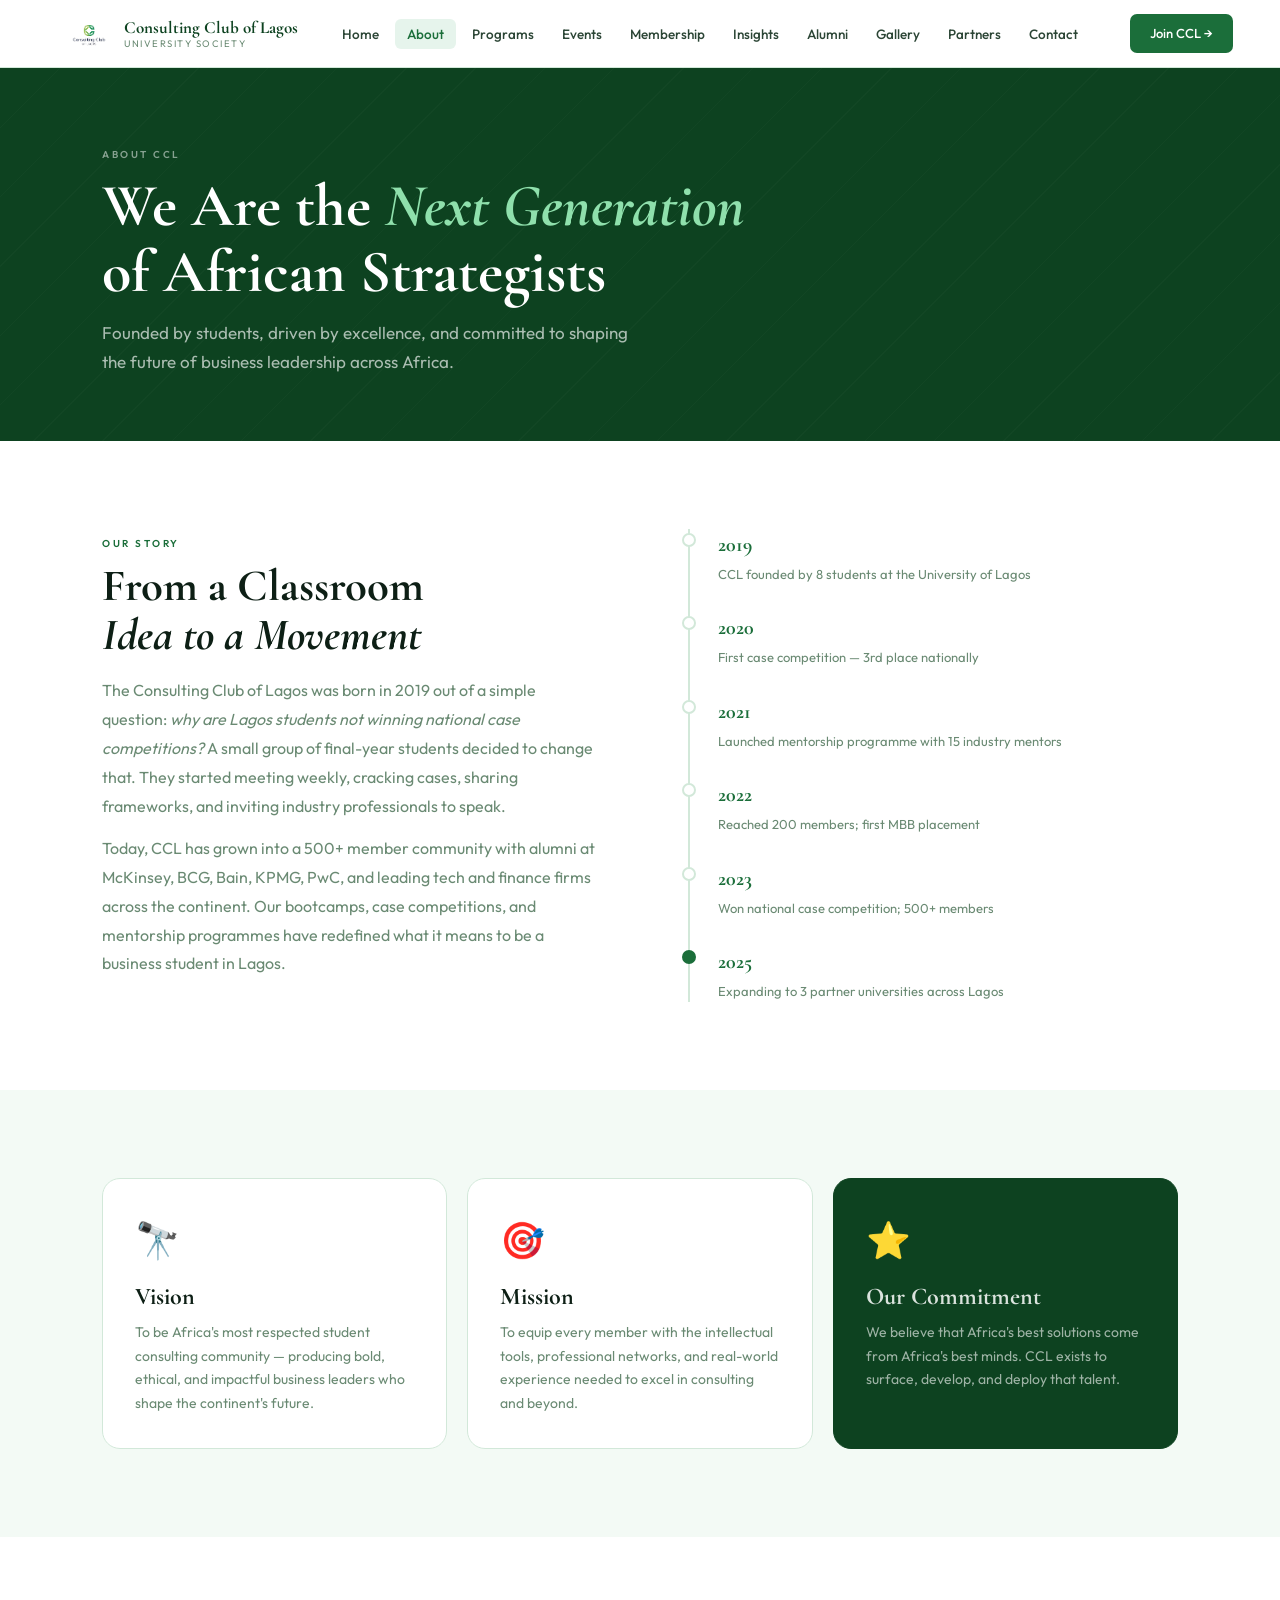
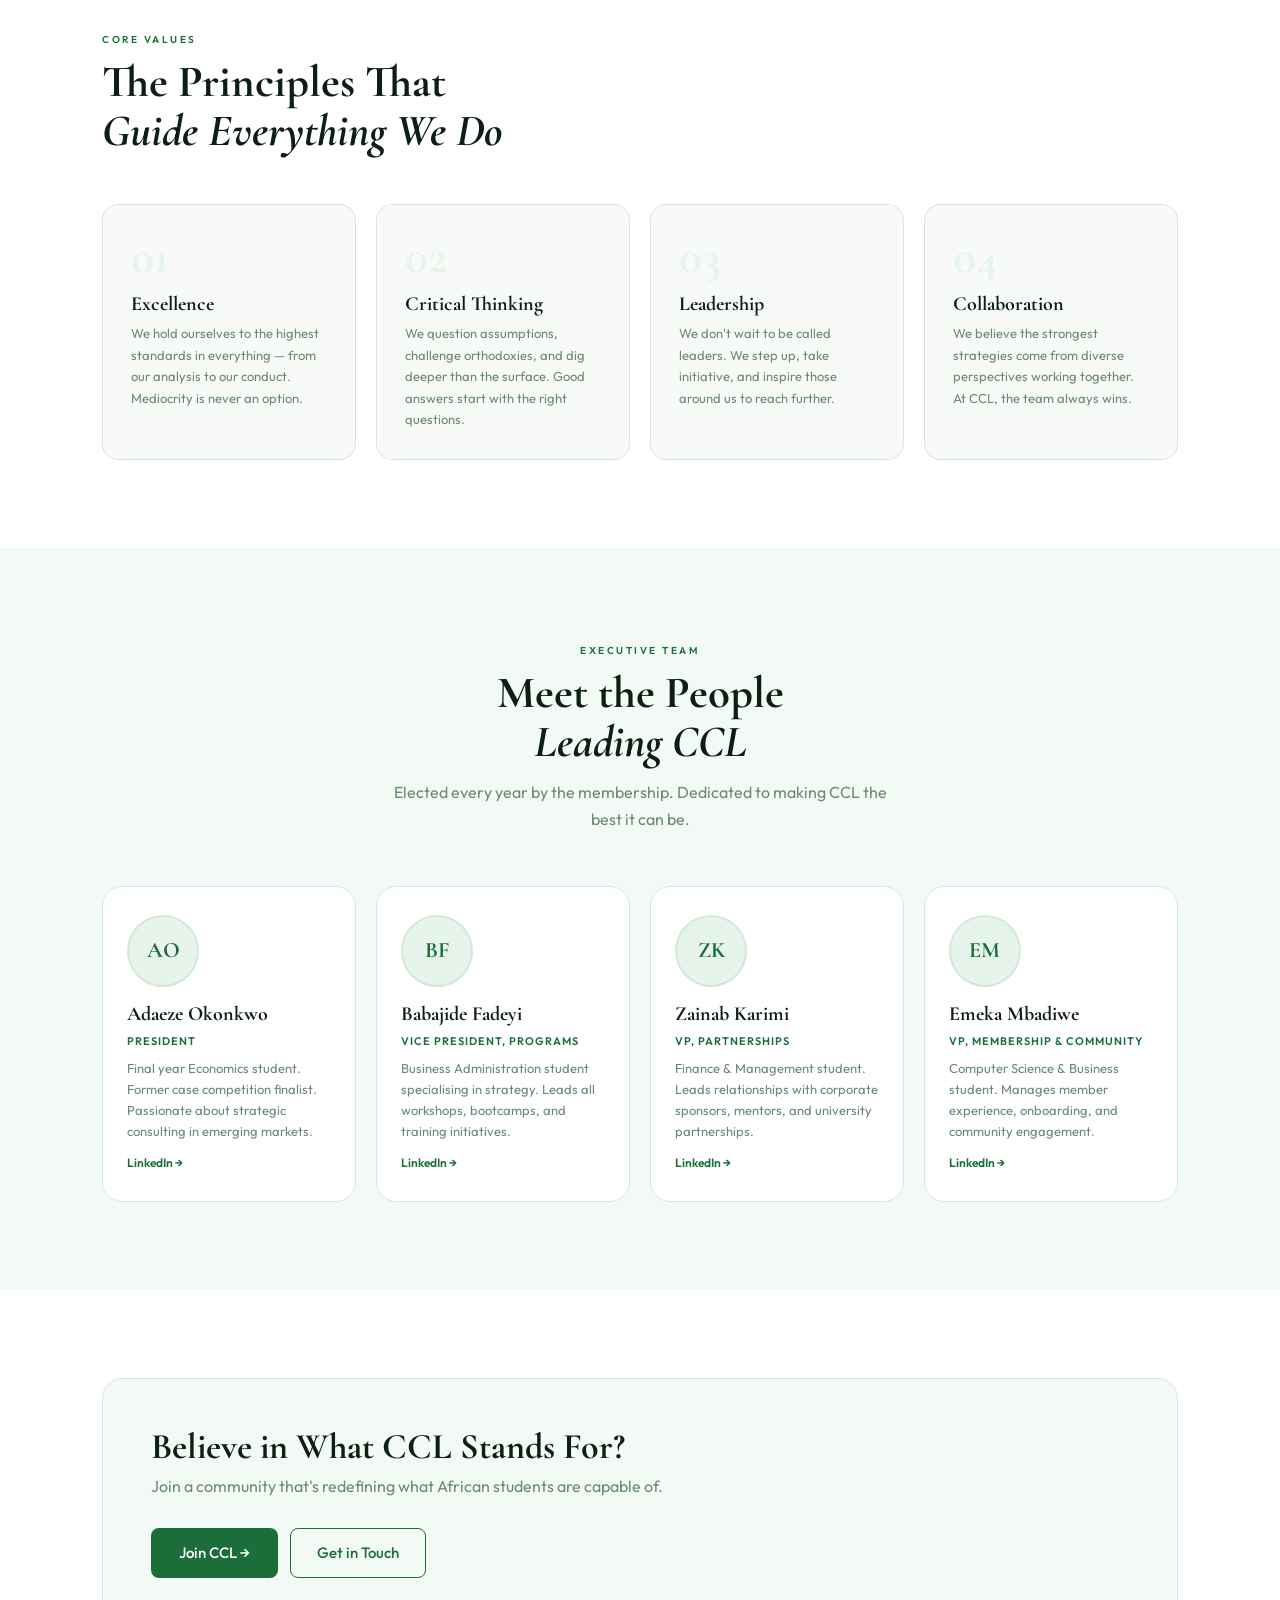
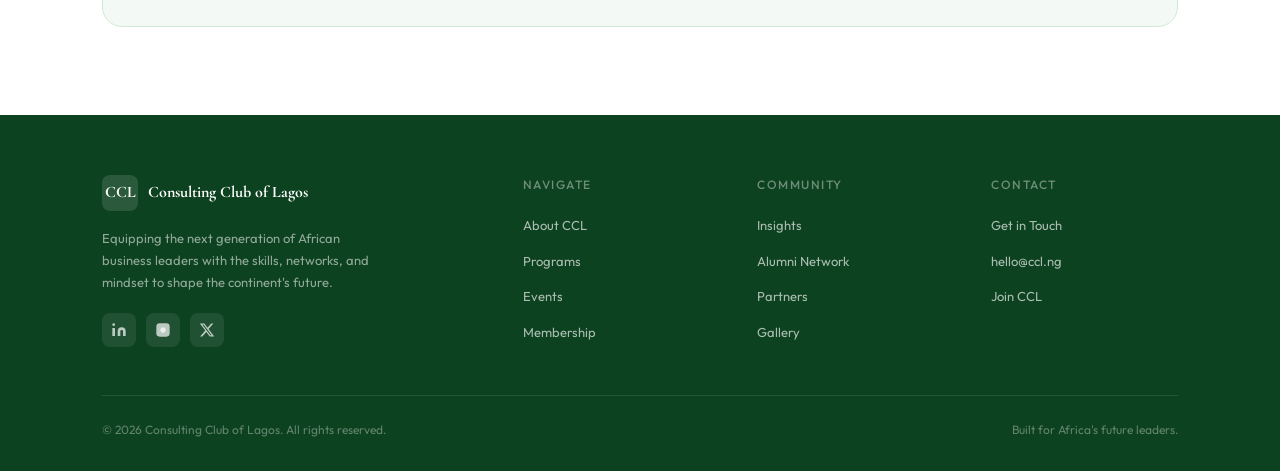
==== about.html @ 68ab82ae "Initial commit" ====
<!DOCTYPE html>
<html lang="en">
<head>
  <meta charset="UTF-8">
  <meta name="viewport" content="width=device-width, initial-scale=1.0">
  <title>About — Consulting Club of Lagos</title>
  <link rel="stylesheet" href="shared.css">
  <link rel="stylesheet" href="inner.css">
</head>
<body>

<div class="page-hero">
  <div class="page-hero-inner">
    <span class="tag">About CCL</span>
    <h1>We Are the <em>Next Generation</em><br>of African Strategists</h1>
    <p>Founded by students, driven by excellence, and committed to shaping the future of business leadership across Africa.</p>
  </div>
</div>

<!-- STORY -->
<section class="sec">
  <div class="about-story">
    <div class="story-text">
      <span class="tag anim">Our Story</span>
      <h2 class="section-title anim" data-delay="0.05">From a Classroom<br><em>Idea to a Movement</em></h2>
      <p class="anim" data-delay="0.1" style="color:var(--ink-muted);line-height:1.8;margin-top:16px;font-size:16px;">
        The Consulting Club of Lagos was born in 2019 out of a simple question: <em>why are Lagos students not winning national case competitions?</em> A small group of final-year students decided to change that. They started meeting weekly, cracking cases, sharing frameworks, and inviting industry professionals to speak.
      </p>
      <p class="anim" data-delay="0.15" style="color:var(--ink-muted);line-height:1.8;margin-top:14px;font-size:16px;">
        Today, CCL has grown into a 500+ member community with alumni at McKinsey, BCG, Bain, KPMG, PwC, and leading tech and finance firms across the continent. Our bootcamps, case competitions, and mentorship programmes have redefined what it means to be a business student in Lagos.
      </p>
    </div>
    <div class="story-timeline anim" data-delay="0.1">
      <div class="tl-item">
        <div class="tl-dot"></div>
        <div class="tl-year">2019</div>
        <div class="tl-text">CCL founded by 8 students at the University of Lagos</div>
      </div>
      <div class="tl-item">
        <div class="tl-dot"></div>
        <div class="tl-year">2020</div>
        <div class="tl-text">First case competition — 3rd place nationally</div>
      </div>
      <div class="tl-item">
        <div class="tl-dot"></div>
        <div class="tl-year">2021</div>
        <div class="tl-text">Launched mentorship programme with 15 industry mentors</div>
      </div>
      <div class="tl-item">
        <div class="tl-dot"></div>
        <div class="tl-year">2022</div>
        <div class="tl-text">Reached 200 members; first MBB placement</div>
      </div>
      <div class="tl-item">
        <div class="tl-dot"></div>
        <div class="tl-year">2023</div>
        <div class="tl-text">Won national case competition; 500+ members</div>
      </div>
      <div class="tl-item active">
        <div class="tl-dot"></div>
        <div class="tl-year">2025</div>
        <div class="tl-text">Expanding to 3 partner universities across Lagos</div>
      </div>
    </div>
  </div>
</section>

<!-- VISION MISSION -->
<section class="sec-alt">
  <div class="vm-grid">
    <div class="vm-card anim" data-delay="0">
      <div class="vm-icon">🔭</div>
      <h3>Vision</h3>
      <p>To be Africa's most respected student consulting community — producing bold, ethical, and impactful business leaders who shape the continent's future.</p>
    </div>
    <div class="vm-card anim" data-delay="0.08">
      <div class="vm-icon">🎯</div>
      <h3>Mission</h3>
      <p>To equip every member with the intellectual tools, professional networks, and real-world experience needed to excel in consulting and beyond.</p>
    </div>
    <div class="vm-card dark anim" data-delay="0.16">
      <div class="vm-icon">⭐</div>
      <h3>Our Commitment</h3>
      <p>We believe that Africa's best solutions come from Africa's best minds. CCL exists to surface, develop, and deploy that talent.</p>
    </div>
  </div>
</section>

<!-- VALUES -->
<section class="sec">
  <div class="sec-header anim" style="text-align:left;margin:0 0 48px;">
    <span class="tag">Core Values</span>
    <h2 class="section-title">The Principles That<br><em>Guide Everything We Do</em></h2>
  </div>
  <div class="values-grid">
    <div class="val-card anim" data-delay="0">
      <div class="val-num">01</div>
      <h3>Excellence</h3>
      <p>We hold ourselves to the highest standards in everything — from our analysis to our conduct. Mediocrity is never an option.</p>
    </div>
    <div class="val-card anim" data-delay="0.07">
      <div class="val-num">02</div>
      <h3>Critical Thinking</h3>
      <p>We question assumptions, challenge orthodoxies, and dig deeper than the surface. Good answers start with the right questions.</p>
    </div>
    <div class="val-card anim" data-delay="0.14">
      <div class="val-num">03</div>
      <h3>Leadership</h3>
      <p>We don't wait to be called leaders. We step up, take initiative, and inspire those around us to reach further.</p>
    </div>
    <div class="val-card anim" data-delay="0.21">
      <div class="val-num">04</div>
      <h3>Collaboration</h3>
      <p>We believe the strongest strategies come from diverse perspectives working together. At CCL, the team always wins.</p>
    </div>
  </div>
</section>

<!-- TEAM -->
<section class="sec-alt">
  <div class="sec-header anim">
    <span class="tag">Executive Team</span>
    <h2 class="section-title">Meet the People<br><em>Leading CCL</em></h2>
    <p class="section-sub">Elected every year by the membership. Dedicated to making CCL the best it can be.</p>
  </div>
  <div class="team-grid">
    <div class="team-card anim" data-delay="0">
      <div class="team-photo">
        <div class="team-initials">AO</div>
      </div>
      <h3>Adaeze Okonkwo</h3>
      <div class="team-role">President</div>
      <p>Final year Economics student. Former case competition finalist. Passionate about strategic consulting in emerging markets.</p>
      <a href="#" class="team-linkedin">LinkedIn →</a>
    </div>
    <div class="team-card anim" data-delay="0.07">
      <div class="team-photo">
        <div class="team-initials">BF</div>
      </div>
      <h3>Babajide Fadeyi</h3>
      <div class="team-role">Vice President, Programs</div>
      <p>Business Administration student specialising in strategy. Leads all workshops, bootcamps, and training initiatives.</p>
      <a href="#" class="team-linkedin">LinkedIn →</a>
    </div>
    <div class="team-card anim" data-delay="0.14">
      <div class="team-photo">
        <div class="team-initials">ZK</div>
      </div>
      <h3>Zainab Karimi</h3>
      <div class="team-role">VP, Partnerships</div>
      <p>Finance & Management student. Leads relationships with corporate sponsors, mentors, and university partnerships.</p>
      <a href="#" class="team-linkedin">LinkedIn →</a>
    </div>
    <div class="team-card anim" data-delay="0.21">
      <div class="team-photo">
        <div class="team-initials">EM</div>
      </div>
      <h3>Emeka Mbadiwe</h3>
      <div class="team-role">VP, Membership & Community</div>
      <p>Computer Science & Business student. Manages member experience, onboarding, and community engagement.</p>
      <a href="#" class="team-linkedin">LinkedIn →</a>
    </div>
  </div>
</section>

<section class="sec">
  <div class="join-cta anim">
    <h2>Believe in What CCL Stands For?</h2>
    <p>Join a community that's redefining what African students are capable of.</p>
    <div style="display:flex;gap:12px;flex-wrap:wrap;margin-top:28px;">
      <a href="membership.html" class="btn btn-green">Join CCL →</a>
      <a href="contact.html" class="btn btn-outline">Get in Touch</a>
    </div>
  </div>
</section>

<script src="nav.js"></script>
</body>
</html>
---- shared.css ----
/* ============================================
   CCL — Consulting Club of Lagos
   shared.css — Global Styles
   ============================================ */

@import url('https://fonts.googleapis.com/css2?family=Cormorant+Garamond:ital,wght@0,400;0,600;0,700;1,400;1,600&family=Outfit:wght@300;400;500;600&display=swap');

*, *::before, *::after { margin: 0; padding: 0; box-sizing: border-box; }

:root {
  --green:        #1B6E3A;
  --green-dark:   #0D4220;
  --green-mid:    #2E9455;
  --green-light:  #E6F4EC;
  --green-pale:   #F3FAF5;
  --gold:         #C9A84C;
  --gold-light:   #F7EDD4;
  --white:        #FFFFFF;
  --off-white:    #F8FAF8;
  --ink:          #0D1F15;
  --ink-mid:      #2B4535;
  --ink-muted:    #6A8A73;
  --border:       #D2E8D9;
  --border-dark:  #AECFB8;
  --radius:       12px;
  --radius-lg:    20px;
  --nav-h:        68px;
}

html { scroll-behavior: smooth; }

body {
  font-family: 'Outfit', sans-serif;
  background: var(--white);
  color: var(--ink);
  overflow-x: hidden;
  line-height: 1.6;
}

img {
   max-width: 100%; 
   display: block; 
   background-color: none;
   /* border: 10px solid rgb(228, 252, 16); */
  }
a  { color: inherit; text-decoration: none; }

/* ─── TYPOGRAPHY ─── */
.display { font-family: 'Cormorant Garamond', serif; }

h1,h2,h3 { font-family: 'Cormorant Garamond', serif; line-height: 1.1; }

/* ─── SHARED UTILITY ─── */
.tag {
  display: inline-block;
  font-size: 10px; letter-spacing: 2.5px; text-transform: uppercase;
  font-weight: 600; color: var(--green); margin-bottom: 10px;
}

.section-title {
  font-size: clamp(30px, 3.5vw, 48px);
  font-weight: 700; color: var(--ink);
}

.section-sub {
  font-size: 16px; color: var(--ink-muted);
  max-width: 520px; line-height: 1.7; margin-top: 12px;
}

/* ─── BUTTONS ─── */
.btn {
  display: inline-flex; align-items: center; gap: 7px;
  font-family: 'Outfit', sans-serif; font-weight: 500;
  border: none; cursor: pointer; transition: all 0.2s; text-decoration: none;
}

.btn-green {
  background: var(--green); color: #fff;
  padding: 13px 28px; border-radius: 8px; font-size: 15px;
}
.btn-green:hover { background: var(--green-dark); transform: translateY(-1px); }

.btn-outline {
  background: transparent; color: var(--green);
  padding: 12px 26px; border-radius: 8px; font-size: 15px;
  border: 1.5px solid var(--green);
}
.btn-outline:hover { background: var(--green-light); }

.btn-gold {
  background: var(--gold); color: var(--ink);
  padding: 13px 28px; border-radius: 8px; font-size: 15px;
}
.btn-gold:hover { background: #b8942f; color: #fff; transform: translateY(-1px); }

.btn-white {
  background: #fff; color: var(--green-dark);
  padding: 13px 28px; border-radius: 8px; font-size: 15px; font-weight: 600;
}
.btn-white:hover { opacity: 0.9; transform: translateY(-1px); }

/* ─── NAV ─── */
.site-nav {
  position: fixed; top: 0; left: 0; right: 0; z-index: 200;
  height: var(--nav-h);
  background: rgba(255,255,255,0.96);
  backdrop-filter: blur(14px);
  border-bottom: 1px solid var(--border);
  display: flex; align-items: center;
  padding: 0 5%;
  gap: 32px;
}

.nav-logo {
  display: flex; align-items: center; gap: 10px; flex-shrink: 0;
}

img {
   max-width: 100%;
   display: block;
   /* border: 10px solid rgb(228, 252, 16); */
}

.nav-logo-mark img {
  width: 100%;
  height: 100%;
  object-fit: contain;
}
a  { color: inherit; text-decoration: none; }


.nav-logo-mark {
  /* border: 10px solid pink; */
  width: 50px; height: 50px;
  /* background: var(--green); border-radius: 9px; */
  display: flex; align-items: center; justify-content: center;
  font-family: 'Cormorant Garamond', serif;
  font-weight: 700; font-size: 18px; color: #fff; letter-spacing: -1px;
}

.nav-logo-text {
  font-family: 'Cormorant Garamond', serif;
  font-weight: 700; font-size: 17px; color: var(--green-dark); line-height: 1.1;
}

.nav-logo-sub {
  font-family: 'Outfit', sans-serif;
  font-size: 9.5px; color: var(--ink-muted); letter-spacing: 1.5px;
  text-transform: uppercase; display: block; font-weight: 400;
}

.nav-links {
  display: flex; align-items: center; gap: 4px;
  list-style: none; margin-left: auto;
}

.nav-links a {
  font-size: 13.5px; font-weight: 500; color: var(--ink-mid);
  padding: 6px 12px; border-radius: 6px;
  transition: color 0.2s, background 0.2s;
}
.nav-links a:hover, .nav-links a.active { color: var(--green); background: var(--green-light); }

.nav-cta-btn {
  background: var(--green); color: #fff;
  padding: 9px 20px; border-radius: 7px;
  font-size: 13px; font-weight: 500; margin-left: 8px;
  transition: background 0.2s; white-space: nowrap;
}
.nav-cta-btn:hover { background: var(--green-dark); }

/* Hamburger */
.nav-hamburger {
  display: none; flex-direction: column; gap: 5px;
  cursor: pointer; padding: 6px; margin-left: auto;
  background: none; border: none;
}
.nav-hamburger span {
  display: block; width: 22px; height: 2px;
  background: var(--ink); border-radius: 2px;
  transition: all 0.25s;
}

/* Mobile nav */
.nav-mobile-menu {
  display: none; flex-direction: column; gap: 0;
  position: fixed; top: var(--nav-h); left: 0; right: 0;
  background: white; border-bottom: 1px solid var(--border);
  z-index: 199; padding: 16px 5% 24px;
  box-shadow: 0 8px 32px rgba(0,0,0,0.08);
}
.nav-mobile-menu.open { display: flex; }
.nav-mobile-menu a {
  padding: 12px 4px; font-size: 15px; font-weight: 500;
  color: var(--ink-mid); border-bottom: 1px solid var(--border);
}
.nav-mobile-menu a:last-child { border-bottom: none; }

/* ─── PAGE HERO (reusable) ─── */
.page-hero {
  margin-top: var(--nav-h);
  background: var(--green-dark);
  padding: 72px 8% 64px;
  position: relative; overflow: hidden;
}

.page-hero::before {
  content: '';
  position: absolute; inset: 0;
  background: repeating-linear-gradient(
    -45deg, transparent, transparent 48px,
    rgba(255,255,255,0.018) 48px, rgba(255,255,255,0.018) 49px
  );
}

.page-hero-inner { position: relative; z-index: 2; }

.page-hero .tag { color: rgba(255,255,255,0.5); }

.page-hero h1 {
  font-size: clamp(36px, 5vw, 60px);
  color: white; font-weight: 700; margin-bottom: 14px;
}

.page-hero h1 em { font-style: italic; color: #8FE0AC; }

.page-hero p {
  font-size: 17px; color: rgba(255,255,255,0.65);
  max-width: 540px; line-height: 1.7;
}

/* ─── SECTION PAD ─── */
.sec { padding: 88px 8%; }
.sec-alt { padding: 88px 8%; background: var(--green-pale); }
.sec-dark { padding: 88px 8%; background: var(--green-dark); }

/* ─── CARD ─── */
.card {
  background: var(--off-white);
  border: 1px solid var(--border);
  border-radius: var(--radius-lg);
  padding: 28px;
  transition: transform 0.2s, box-shadow 0.2s;
}
.card:hover { transform: translateY(-4px); box-shadow: 0 12px 40px rgba(27,110,58,0.10); }

/* ─── FOOTER ─── */
.site-footer {
  background: var(--green-dark);
  color: rgba(255,255,255,0.75);
  padding: 60px 8% 32px;
}

.footer-grid {
  display: grid;
  grid-template-columns: 2fr 1fr 1fr 1fr;
  gap: 48px;
  padding-bottom: 48px;
  border-bottom: 1px solid rgba(255,255,255,0.1);
}

.footer-brand-col .footer-logo {
  display: flex; align-items: center; gap: 10px; margin-bottom: 16px;
}

.footer-logo-mark {
  width: 36px; height: 36px; background: rgba(255,255,255,0.12);
  border-radius: 8px; display: flex; align-items: center; justify-content: center;
  font-family: 'Cormorant Garamond', serif; font-size: 16px; font-weight: 700; color: white;
}

.footer-logo-name {
  font-family: 'Cormorant Garamond', serif;
  font-size: 16px; font-weight: 700; color: white;
}

.footer-desc {
  font-size: 13px; line-height: 1.7; max-width: 280px;
  color: rgba(255,255,255,0.55);
}

.footer-social { display: flex; gap: 10px; margin-top: 20px; }

.social-btn {
  width: 34px; height: 34px;
  background: rgba(255,255,255,0.08);
  border-radius: 8px;
  display: flex; align-items: center; justify-content: center;
  transition: background 0.2s;
}
.social-btn:hover { background: rgba(255,255,255,0.18); }
.social-btn svg { width: 16px; height: 16px; fill: rgba(255,255,255,0.7); }

.footer-col h4 {
  font-size: 12px; letter-spacing: 1.5px; text-transform: uppercase;
  color: rgba(255,255,255,0.4); font-weight: 500;
  margin-bottom: 18px; font-family: 'Outfit', sans-serif;
}

.footer-col ul { list-style: none; display: flex; flex-direction: column; gap: 10px; }
.footer-col a { font-size: 13px; color: rgba(255,255,255,0.65); transition: color 0.2s; }
.footer-col a:hover { color: white; }

.footer-bottom {
  display: flex; justify-content: space-between; align-items: center;
  padding-top: 24px; flex-wrap: wrap; gap: 12px;
}

.footer-copy { font-size: 12px; color: rgba(255,255,255,0.35); }
.footer-back { font-size: 12px; color: rgba(255,255,255,0.35); }

/* ─── ANIMATIONS ─── */
@keyframes fadeUp {
  from { opacity: 0; transform: translateY(18px); }
  to   { opacity: 1; transform: translateY(0); }
}
@keyframes fadeIn {
  from { opacity: 0; }
  to   { opacity: 1; }
}

.anim { opacity: 0; }
.anim.visible { animation: fadeUp 0.55s ease forwards; }

/* ─── RESPONSIVE ─── */
@media (max-width: 960px) {
  .footer-grid { grid-template-columns: 1fr 1fr; gap: 32px; }
  .nav-links, .nav-cta-btn { display: none; }
  .nav-hamburger { display: flex; }
  .sec, .sec-alt, .sec-dark { padding: 64px 5%; }
  .page-hero { padding: 56px 5% 48px; }
}

@media (max-width: 600px) {
  .footer-grid { grid-template-columns: 1fr; gap: 28px; }
  .sec, .sec-alt, .sec-dark { padding: 52px 4%; }
  .page-hero { padding: 44px 4% 36px; }
  .footer-bottom { flex-direction: column; align-items: flex-start; }
}
---- inner.css ----
/* ── INNER PAGE SHARED STYLES ── */

/* ABOUT */
.about-story {
  display: grid; grid-template-columns: 1fr 1fr; gap: 72px; align-items: start;
}

.story-text {}

.story-timeline {
  display: flex; flex-direction: column; gap: 0;
  border-left: 2px solid var(--border);
  padding-left: 28px; margin-left: 12px;
}

.tl-item {
  position: relative; padding-bottom: 28px;
}
.tl-item:last-child { padding-bottom: 0; }

.tl-dot {
  position: absolute; left: -36px; top: 4px;
  width: 14px; height: 14px; border-radius: 50%;
  background: white; border: 2px solid var(--border);
  transition: border-color 0.2s;
}
.tl-item.active .tl-dot { border-color: var(--green); background: var(--green); }

.tl-year { font-family: 'Cormorant Garamond', serif; font-size: 20px; font-weight: 700; color: var(--green); }
.tl-text  { font-size: 13px; color: var(--ink-muted); margin-top: 4px; line-height: 1.5; }

/* VISION/MISSION */
.vm-grid { display: grid; grid-template-columns: repeat(3, 1fr); gap: 20px; }

.vm-card {
  background: white; border: 1px solid var(--border);
  border-radius: 18px; padding: 32px;
  transition: transform 0.2s;
}
.vm-card:hover { transform: translateY(-4px); }
.vm-card.dark { background: var(--green-dark); border-color: var(--green-dark); }

.vm-icon { font-size: 36px; margin-bottom: 16px; }
.vm-card h3 { font-family: 'Cormorant Garamond', serif; font-size: 24px; font-weight: 700; color: var(--ink); margin-bottom: 10px; }
.vm-card p  { font-size: 14px; color: var(--ink-muted); line-height: 1.7; }
.vm-card.dark h3, .vm-card.dark p { color: rgba(255,255,255,0.85); }
.vm-card.dark p { color: rgba(255,255,255,0.6); }

/* VALUES */
.values-grid { display: grid; grid-template-columns: repeat(4, 1fr); gap: 20px; }

.val-card {
  background: var(--off-white); border: 1px solid var(--border);
  border-radius: 16px; padding: 28px;
  transition: border-color 0.2s, transform 0.2s;
}
.val-card:hover { border-color: var(--green); transform: translateY(-3px); }

.val-num {
  font-family: 'Cormorant Garamond', serif;
  font-size: 48px; font-weight: 700;
  color: var(--green-light); line-height: 1; margin-bottom: 12px;
}
.val-card h3 { font-family: 'Cormorant Garamond', serif; font-size: 20px; font-weight: 700; color: var(--ink); margin-bottom: 8px; }
.val-card p  { font-size: 13px; color: var(--ink-muted); line-height: 1.65; }

/* TEAM */
.team-grid { display: grid; grid-template-columns: repeat(4, 1fr); gap: 20px; }

.team-card {
  background: white; border: 1px solid var(--border);
  border-radius: var(--radius-lg); padding: 28px 24px;
  display: flex; flex-direction: column; gap: 8px;
  transition: transform 0.2s, box-shadow 0.2s;
}
.team-card:hover { transform: translateY(-4px); box-shadow: 0 12px 40px rgba(27,110,58,0.10); }

.team-photo {
  width: 72px; height: 72px; border-radius: 50%;
  background: var(--green-light); border: 2px solid var(--border);
  display: flex; align-items: center; justify-content: center;
  margin-bottom: 8px;
}
.team-initials { font-family: 'Cormorant Garamond', serif; font-size: 22px; font-weight: 700; color: var(--green); }

.team-card h3 { font-family: 'Cormorant Garamond', serif; font-size: 20px; font-weight: 700; color: var(--ink); }
.team-role { font-size: 11px; letter-spacing: 1px; text-transform: uppercase; color: var(--green); font-weight: 600; }
.team-card p { font-size: 13px; color: var(--ink-muted); line-height: 1.6; flex: 1; }
.team-linkedin { font-size: 12px; font-weight: 600; color: var(--green); margin-top: 4px; }

/* JOIN CTA */
.join-cta {
  background: var(--green-pale); border: 1px solid var(--border);
  border-radius: var(--radius-lg); padding: 48px;
}
.join-cta h2 { font-family: 'Cormorant Garamond', serif; font-size: 36px; font-weight: 700; color: var(--ink); }
.join-cta p  { font-size: 16px; color: var(--ink-muted); margin-top: 8px; }

/* PROGRAMS page */
.programs-sections { display: flex; flex-direction: column; gap: 0; }

.prog-section { padding: 72px 8%; border-bottom: 1px solid var(--border); }
.prog-section:last-child { border-bottom: none; }
.prog-section:nth-child(even) { background: var(--green-pale); }

.prog-sec-inner { display: grid; grid-template-columns: 1fr 1fr; gap: 64px; align-items: center; }
.prog-sec-inner.flip .prog-text { order: 2; }
.prog-sec-inner.flip .prog-vis  { order: 1; }

.prog-sec-icon { font-size: 52px; margin-bottom: 16px; }
.prog-sec-tag  { font-size: 10px; letter-spacing: 2px; text-transform: uppercase; color: var(--green); font-weight: 600; margin-bottom: 10px; }
.prog-text h2  { font-family: 'Cormorant Garamond', serif; font-size: clamp(28px, 3vw, 40px); font-weight: 700; color: var(--ink); margin-bottom: 14px; }
.prog-text h2 em { font-style: italic; color: var(--green); }
.prog-text p   { font-size: 15px; color: var(--ink-muted); line-height: 1.75; margin-bottom: 12px; }

.prog-bullets { list-style: none; display: flex; flex-direction: column; gap: 10px; margin: 16px 0 24px; }
.prog-bullets li { display: flex; gap: 10px; align-items: flex-start; font-size: 14px; color: var(--ink-mid); }
.prog-bullets li::before { content: '✓'; color: var(--green); font-weight: 700; flex-shrink: 0; margin-top: 1px; }

.prog-vis {
  background: var(--green-dark); border-radius: var(--radius-lg);
  padding: 36px; display: flex; flex-direction: column; gap: 14px;
}

.prog-vis-item {
  background: rgba(255,255,255,0.07); border: 1px solid rgba(255,255,255,0.1);
  border-radius: 10px; padding: 16px; display: flex; gap: 12px; align-items: center;
}
.pvi-icon { font-size: 24px; flex-shrink: 0; }
.pvi-label { font-size: 13px; font-weight: 500; color: white; }
.pvi-sub   { font-size: 11px; color: rgba(255,255,255,0.5); margin-top: 2px; }

/* EVENTS page */
.events-calendar { display: flex; flex-direction: column; gap: 20px; margin-top: 48px; }

.event-row {
  background: white; border: 1px solid var(--border);
  border-radius: var(--radius-lg); padding: 24px 28px;
  display: grid; grid-template-columns: 80px 1fr auto;
  gap: 24px; align-items: center;
  transition: transform 0.2s, box-shadow 0.2s, border-color 0.2s;
}
.event-row:hover { transform: translateX(4px); border-color: var(--green); box-shadow: 0 4px 20px rgba(27,110,58,0.08); }

.ev-date-box {
  background: var(--green-light); border-radius: 12px;
  display: flex; flex-direction: column; align-items: center;
  justify-content: center; padding: 12px; text-align: center;
}
.evd-month { font-size: 10px; letter-spacing: 1.5px; text-transform: uppercase; color: var(--green); }
.evd-day   { font-family: 'Cormorant Garamond', serif; font-size: 28px; font-weight: 700; color: var(--green-dark); line-height: 1; }

.ev-info {}
.ev-title { font-family: 'Cormorant Garamond', serif; font-size: 20px; font-weight: 700; color: var(--ink); }
.ev-meta  { display: flex; gap: 16px; margin-top: 6px; flex-wrap: wrap; }
.ev-tag   { font-size: 11px; font-weight: 600; letter-spacing: 0.5px; }
.ev-tag.speaker  { color: #6B21A8; background: #F3E8FF; padding: 2px 8px; border-radius: 100px; }
.ev-tag.training { color: #B45309; background: #FEF3C7; padding: 2px 8px; border-radius: 100px; }
.ev-tag.webinar  { color: #0F766E; background: #CCFBF1; padding: 2px 8px; border-radius: 100px; }
.ev-tag.comp     { color: #B91C1C; background: #FEE2E2; padding: 2px 8px; border-radius: 100px; }
.ev-detail-small { font-size: 13px; color: var(--ink-muted); }

.ev-actions { display: flex; flex-direction: column; gap: 8px; align-items: flex-end; }
.ev-reg-btn {
  font-size: 13px; font-weight: 600; color: white;
  background: var(--green); padding: 8px 18px; border-radius: 7px;
  text-decoration: none; white-space: nowrap; transition: background 0.2s;
}
.ev-reg-btn:hover { background: var(--green-dark); }
.ev-free-tag { font-size: 11px; color: var(--green); font-weight: 600; }

/* MEMBERSHIP */
.benefits-grid { display: grid; grid-template-columns: repeat(3, 1fr); gap: 20px; }

.benefit-card {
  background: white; border: 1px solid var(--border);
  border-radius: var(--radius-lg); padding: 28px;
  transition: transform 0.2s;
}
.benefit-card:hover { transform: translateY(-3px); }
.benefit-icon { font-size: 36px; margin-bottom: 14px; }
.benefit-card h3 { font-family: 'Cormorant Garamond', serif; font-size: 20px; font-weight: 700; color: var(--ink); margin-bottom: 8px; }
.benefit-card p  { font-size: 13px; color: var(--ink-muted); line-height: 1.65; }

.membership-plans { display: grid; grid-template-columns: repeat(2, 1fr); gap: 24px; margin-top: 48px; }

.plan-card {
  background: var(--off-white); border: 1.5px solid var(--border);
  border-radius: var(--radius-lg); padding: 36px;
}
.plan-card.featured { background: var(--green-dark); border-color: var(--green-dark); }

.plan-name { font-size: 11px; letter-spacing: 2px; text-transform: uppercase; color: var(--green); font-weight: 600; }
.plan-card.featured .plan-name { color: rgba(255,255,255,0.55); }
.plan-price { font-family: 'Cormorant Garamond', serif; font-size: 48px; font-weight: 700; color: var(--ink); margin: 8px 0 4px; }
.plan-card.featured .plan-price { color: white; }
.plan-period { font-size: 13px; color: var(--ink-muted); }
.plan-card.featured .plan-period { color: rgba(255,255,255,0.5); }
.plan-features { list-style: none; display: flex; flex-direction: column; gap: 10px; margin: 24px 0 28px; }
.plan-features li { display: flex; gap: 10px; font-size: 14px; color: var(--ink-mid); }
.plan-features li::before { content: '✓'; color: var(--green); font-weight: 700; flex-shrink: 0; }
.plan-card.featured .plan-features li { color: rgba(255,255,255,0.8); }
.plan-card.featured .plan-features li::before { color: #8FE0AC; }

/* BLOG */
.blog-grid { display: grid; grid-template-columns: repeat(3, 1fr); gap: 24px; margin-top: 48px; }

.blog-card {
  background: white; border: 1px solid var(--border);
  border-radius: var(--radius-lg); overflow: hidden;
  transition: transform 0.2s, box-shadow 0.2s;
}
.blog-card:hover { transform: translateY(-4px); box-shadow: 0 12px 40px rgba(27,110,58,0.10); }

.blog-thumb {
  height: 180px; background: var(--green-light);
  display: flex; align-items: center; justify-content: center;
  font-size: 48px;
  position: relative;
}
.blog-category {
  position: absolute; top: 12px; left: 12px;
  font-size: 10px; font-weight: 700; letter-spacing: 1px; text-transform: uppercase;
  background: var(--green); color: white; padding: 3px 10px; border-radius: 100px;
}

.blog-body { padding: 22px; }
.blog-date  { font-size: 11px; color: var(--ink-muted); margin-bottom: 8px; }
.blog-title { font-family: 'Cormorant Garamond', serif; font-size: 20px; font-weight: 700; color: var(--ink); line-height: 1.2; margin-bottom: 10px; }
.blog-excerpt { font-size: 13px; color: var(--ink-muted); line-height: 1.6; margin-bottom: 16px; }
.blog-read { font-size: 13px; font-weight: 600; color: var(--green); }

/* PARTNERS */
.partners-logo-grid {
  display: grid; grid-template-columns: repeat(4, 1fr); gap: 16px; margin-top: 40px;
}

.partner-logo-card {
  background: white; border: 1px solid var(--border);
  border-radius: var(--radius); padding: 28px 20px;
  display: flex; flex-direction: column; align-items: center;
  justify-content: center; gap: 12px;
  text-align: center; transition: border-color 0.2s, box-shadow 0.2s;
}
.partner-logo-card:hover { border-color: var(--green); box-shadow: 0 4px 20px rgba(27,110,58,0.08); }

.partner-logo-mark {
  font-family: 'Cormorant Garamond', serif;
  font-size: 22px; font-weight: 700; color: var(--green-dark);
  background: var(--green-light); border-radius: 8px;
  width: 56px; height: 56px; display: flex; align-items: center; justify-content: center;
}

.partner-name  { font-size: 14px; font-weight: 600; color: var(--ink); }
.partner-type  { font-size: 11px; color: var(--ink-muted); }

/* ALUMNI */
.alumni-grid { display: grid; grid-template-columns: repeat(3, 1fr); gap: 20px; margin-top: 48px; }

.alumni-card {
  background: white; border: 1px solid var(--border);
  border-radius: var(--radius-lg); padding: 28px;
  transition: transform 0.2s;
}
.alumni-card:hover { transform: translateY(-3px); }

.alumni-av {
  width: 60px; height: 60px; border-radius: 50%;
  background: var(--green); color: white;
  display: flex; align-items: center; justify-content: center;
  font-family: 'Cormorant Garamond', serif; font-size: 20px; font-weight: 700;
  margin-bottom: 14px;
}
.alumni-name { font-family: 'Cormorant Garamond', serif; font-size: 20px; font-weight: 700; color: var(--ink); }
.alumni-firm { font-size: 11px; letter-spacing: 1px; text-transform: uppercase; color: var(--green); font-weight: 600; margin-bottom: 10px; }
.alumni-quote { font-size: 13px; color: var(--ink-muted); line-height: 1.65; font-style: italic; }
.alumni-class { font-size: 11px; color: var(--ink-muted); margin-top: 12px; font-weight: 500; }

/* GALLERY */
.gallery-grid {
  display: grid;
  grid-template-columns: repeat(3, 1fr);
  gap: 12px;
  margin-top: 40px;
}
.gallery-item {
  border-radius: 12px; overflow: hidden;
  aspect-ratio: 4/3; background: var(--green-light);
  display: flex; align-items: center; justify-content: center;
  position: relative; cursor: pointer;
  transition: transform 0.2s;
}
.gallery-item:hover { transform: scale(1.02); }
.gallery-item.tall { grid-row: span 2; aspect-ratio: unset; }
.gallery-item.wide { grid-column: span 2; }

.gallery-placeholder { font-size: 36px; text-align: center; }
.gallery-overlay {
  position: absolute; inset: 0;
  background: rgba(13,66,32,0.6);
  display: flex; align-items: flex-end;
  padding: 16px; opacity: 0; transition: opacity 0.25s;
}
.gallery-item:hover .gallery-overlay { opacity: 1; }
.gallery-caption { font-size: 13px; font-weight: 500; color: white; line-height: 1.4; }

/* CONTACT */
.contact-layout { display: grid; grid-template-columns: 400px 1fr; gap: 0; min-height: 600px; }

.contact-info-panel {
  background: var(--green-dark); padding: 48px 36px;
  border-radius: var(--radius-lg) 0 0 var(--radius-lg);
}

.ci-label { font-size: 10px; letter-spacing: 2px; text-transform: uppercase; color: rgba(255,255,255,0.4); font-weight: 500; margin-bottom: 8px; }
.ci-title { font-family: 'Cormorant Garamond', serif; font-size: 32px; font-weight: 700; color: white; margin-bottom: 32px; line-height: 1.15; }

.ci-item { display: flex; gap: 14px; margin-bottom: 24px; }
.ci-icon {
  width: 36px; height: 36px; border-radius: 9px;
  background: rgba(255,255,255,0.08); flex-shrink: 0;
  display: flex; align-items: center; justify-content: center;
}
.ci-icon svg { width: 16px; height: 16px; fill: rgba(255,255,255,0.7); }
.ci-info-label { font-size: 10px; letter-spacing: 1.2px; text-transform: uppercase; color: rgba(255,255,255,0.4); margin-bottom: 3px; }
.ci-info-val { font-size: 14px; color: rgba(255,255,255,0.8); }
.ci-info-val a { color: inherit; }

.ci-socials { margin-top: 36px; }
.ci-socials-label { font-size: 10px; letter-spacing: 2px; text-transform: uppercase; color: rgba(255,255,255,0.4); margin-bottom: 14px; }
.ci-social-links { display: flex; gap: 10px; }
.ci-social-link {
  width: 38px; height: 38px; border-radius: 9px;
  background: rgba(255,255,255,0.08); border: 1px solid rgba(255,255,255,0.12);
  display: flex; align-items: center; justify-content: center;
  transition: background 0.2s;
}
.ci-social-link:hover { background: rgba(255,255,255,0.18); }
.ci-social-link svg { width: 17px; height: 17px; fill: rgba(255,255,255,0.7); }

.contact-form-panel {
  background: var(--off-white); border: 1px solid var(--border);
  border-left: none; padding: 48px;
  border-radius: 0 var(--radius-lg) var(--radius-lg) 0;
}

.cf-title { font-family: 'Cormorant Garamond', serif; font-size: 30px; font-weight: 700; color: var(--ink); margin-bottom: 32px; }
.cf-title em { font-style: italic; color: var(--green); }

.cf-grid { display: grid; grid-template-columns: 1fr 1fr; gap: 18px; }
.cf-full { grid-column: 1 / -1; }

.cf-field { display: flex; flex-direction: column; gap: 6px; }
.cf-field label { font-size: 12px; font-weight: 500; color: var(--ink-mid); letter-spacing: 0.3px; }
.cf-field input, .cf-field textarea, .cf-field select {
  width: 100%; padding: 12px 15px;
  border: 1.5px solid var(--border); border-radius: 9px;
  background: white; font-family: 'Outfit', sans-serif; font-size: 14px; color: var(--ink);
  outline: none; transition: border-color 0.2s, box-shadow 0.2s;
}
.cf-field input:focus, .cf-field textarea:focus, .cf-field select:focus {
  border-color: var(--green); box-shadow: 0 0 0 3px rgba(27,110,58,0.08);
}
.cf-field textarea { resize: vertical; min-height: 120px; line-height: 1.6; }
.cf-field input::placeholder, .cf-field textarea::placeholder { color: #B0C8B8; }

.cf-submit {
  width: 100%; margin-top: 8px; padding: 14px;
  font-size: 16px; font-weight: 600;
}

/* SEC HEADER */
.sec-header { text-align: center; max-width: 560px; margin: 0 auto 52px; }
.sec-header .section-sub { margin: 12px auto 0; }

/* RESPONSIVE INNER */
@media (max-width: 960px) {
  .about-story       { grid-template-columns: 1fr; gap: 40px; }
  .vm-grid           { grid-template-columns: 1fr; }
  .values-grid       { grid-template-columns: 1fr 1fr; }
  .team-grid         { grid-template-columns: 1fr 1fr; }
  .prog-sec-inner    { grid-template-columns: 1fr; }
  .prog-sec-inner.flip .prog-text, .prog-sec-inner.flip .prog-vis { order: unset; }
  .event-row         { grid-template-columns: 60px 1fr; }
  .ev-actions        { grid-column: 1 / -1; flex-direction: row; align-items: center; }
  .benefits-grid     { grid-template-columns: 1fr 1fr; }
  .membership-plans  { grid-template-columns: 1fr; }
  .blog-grid         { grid-template-columns: 1fr 1fr; }
  .partners-logo-grid{ grid-template-columns: repeat(3, 1fr); }
  .alumni-grid       { grid-template-columns: 1fr 1fr; }
  .gallery-grid      { grid-template-columns: 1fr 1fr; }
  .contact-layout    { grid-template-columns: 1fr; }
  .contact-info-panel{ border-radius: var(--radius-lg) var(--radius-lg) 0 0; }
  .contact-form-panel{ border-left: 1px solid var(--border); border-top: none; border-radius: 0 0 var(--radius-lg) var(--radius-lg); }
  .cf-grid { grid-template-columns: 1fr; }
}

@media (max-width: 600px) {
  .values-grid       { grid-template-columns: 1fr; }
  .team-grid         { grid-template-columns: 1fr; }
  .benefits-grid     { grid-template-columns: 1fr; }
  .blog-grid         { grid-template-columns: 1fr; }
  .partners-logo-grid{ grid-template-columns: 1fr 1fr; }
  .alumni-grid       { grid-template-columns: 1fr; }
  .gallery-grid      { grid-template-columns: 1fr; }
  .gallery-item.tall, .gallery-item.wide { grid-column: auto; grid-row: auto; }
  .join-cta          { padding: 28px; }
  .contact-info-panel{ padding: 28px 20px; }
  .contact-form-panel{ padding: 28px 20px; }
}
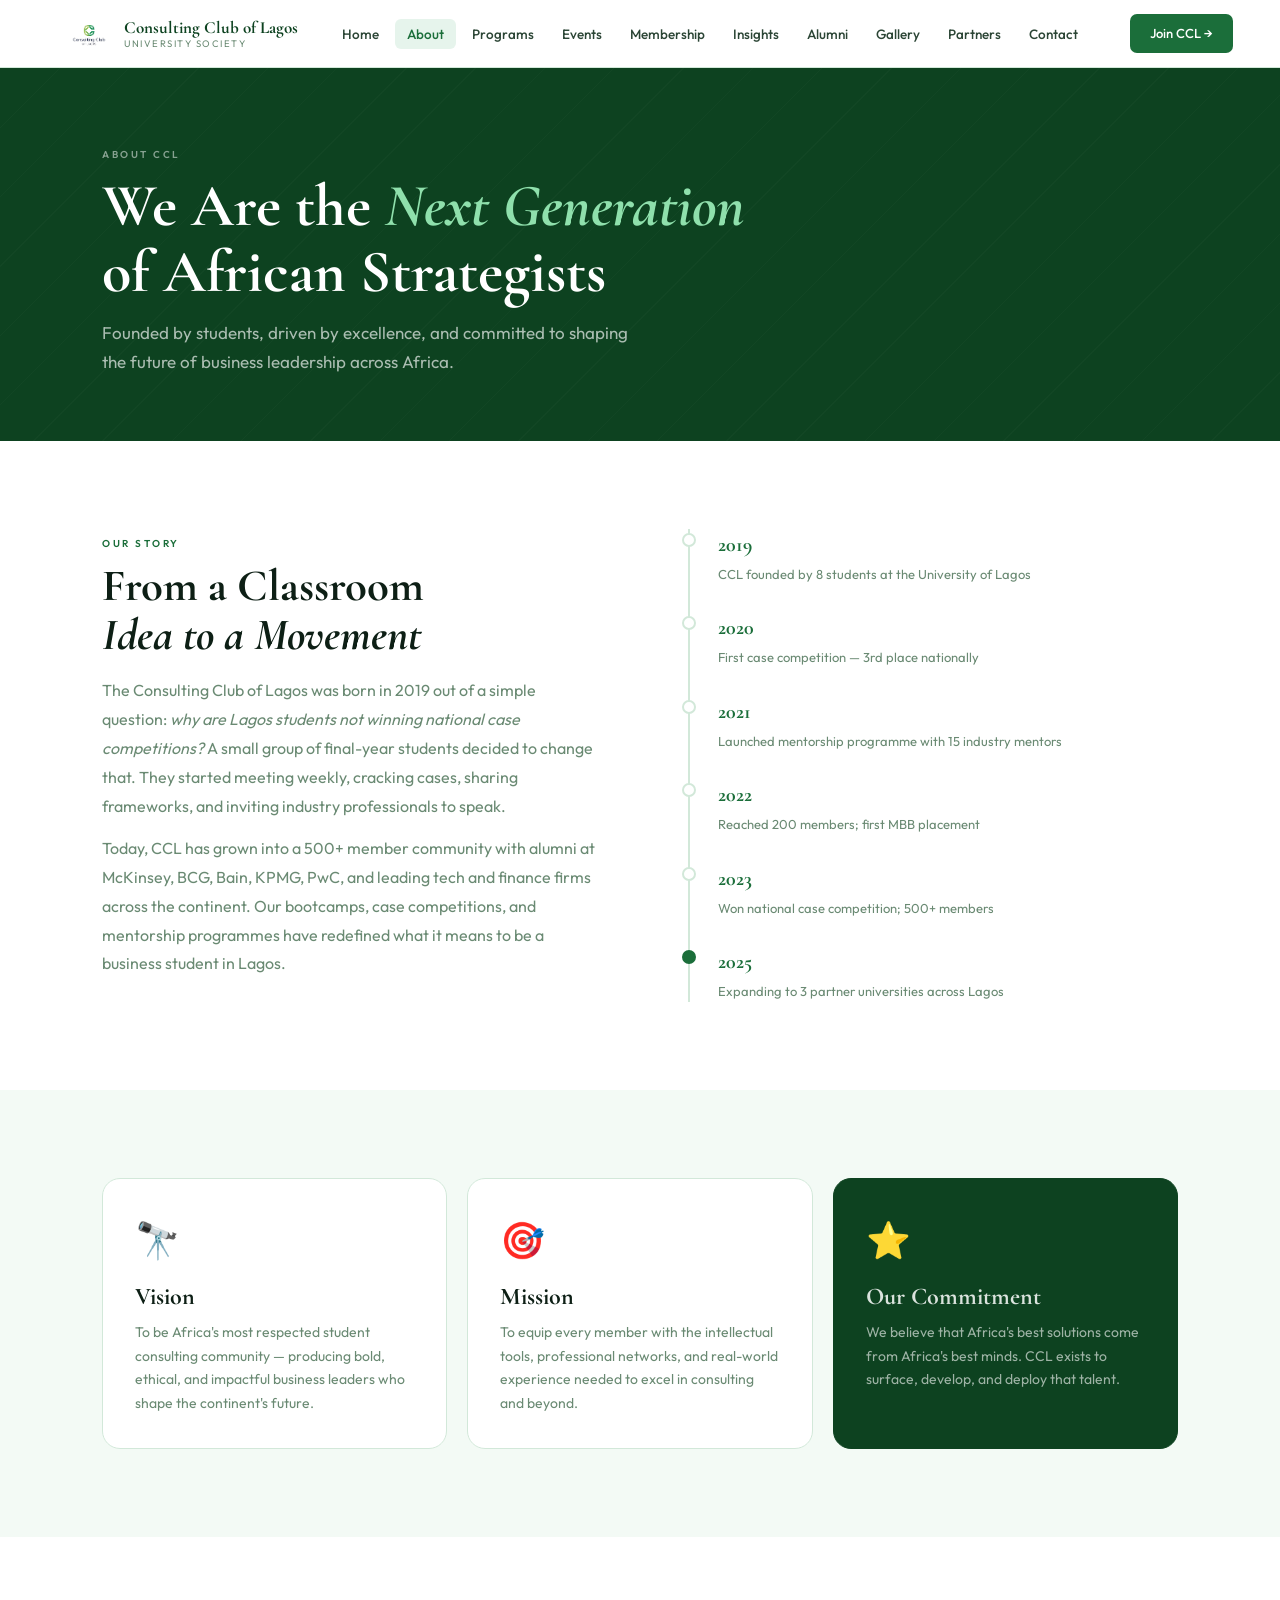
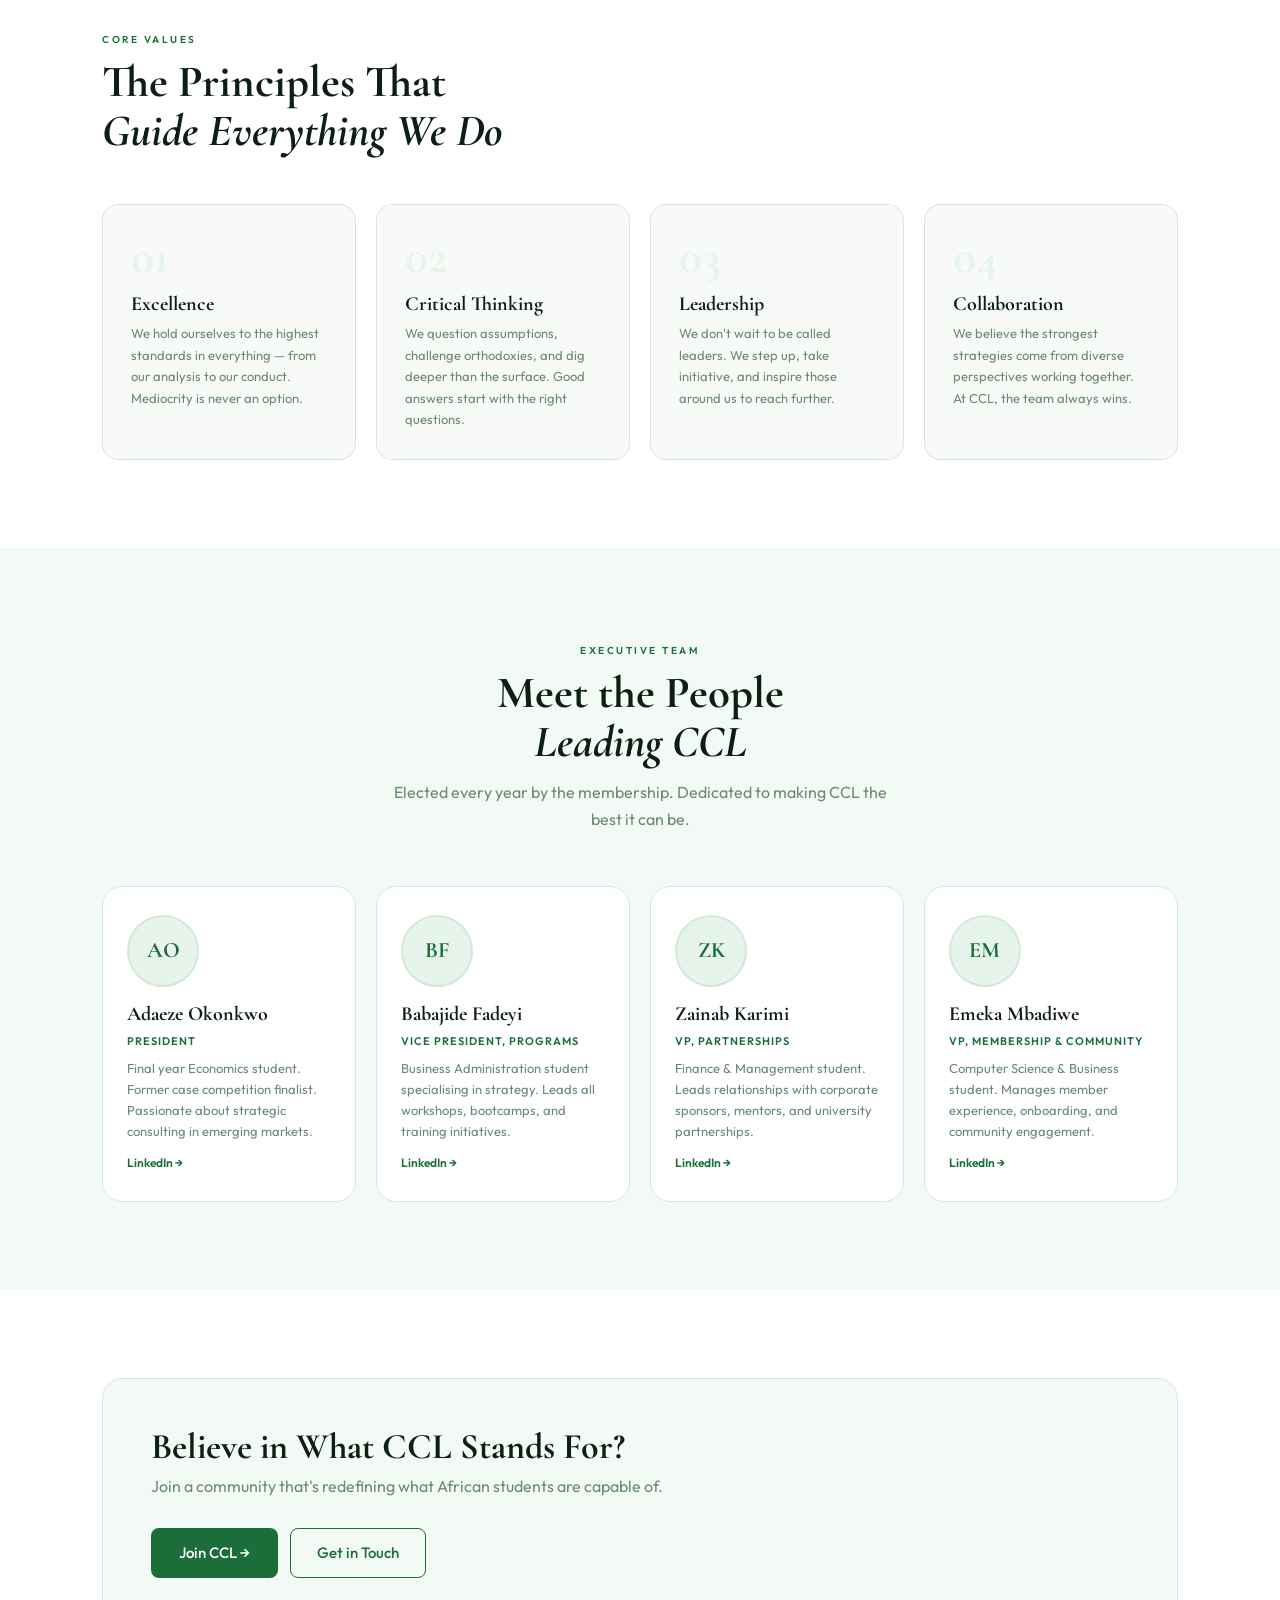
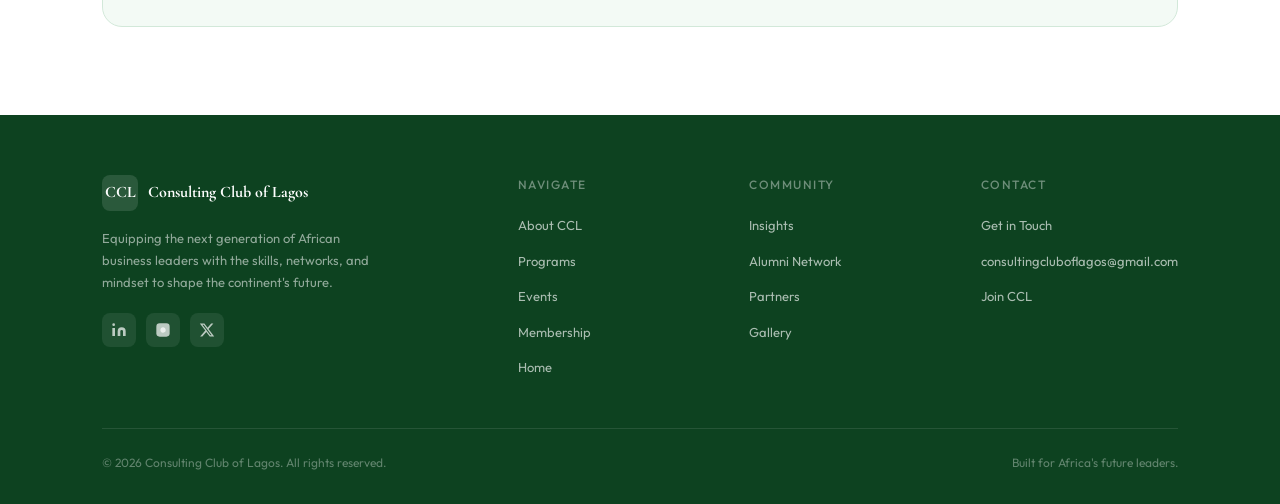
==== commit 455aa3eb: "Add donate page with bank account details and payment information" ====
--- a/about.html
+++ b/about.html
@@ -6,6 +6,7 @@
   <title>About — Consulting Club of Lagos</title>
   <link rel="stylesheet" href="shared.css">
   <link rel="stylesheet" href="inner.css">
+   <link rel="shortcut icon" href="ccl logo.ico.jpg" type="image/x-icon">
 </head>
 <body>
 
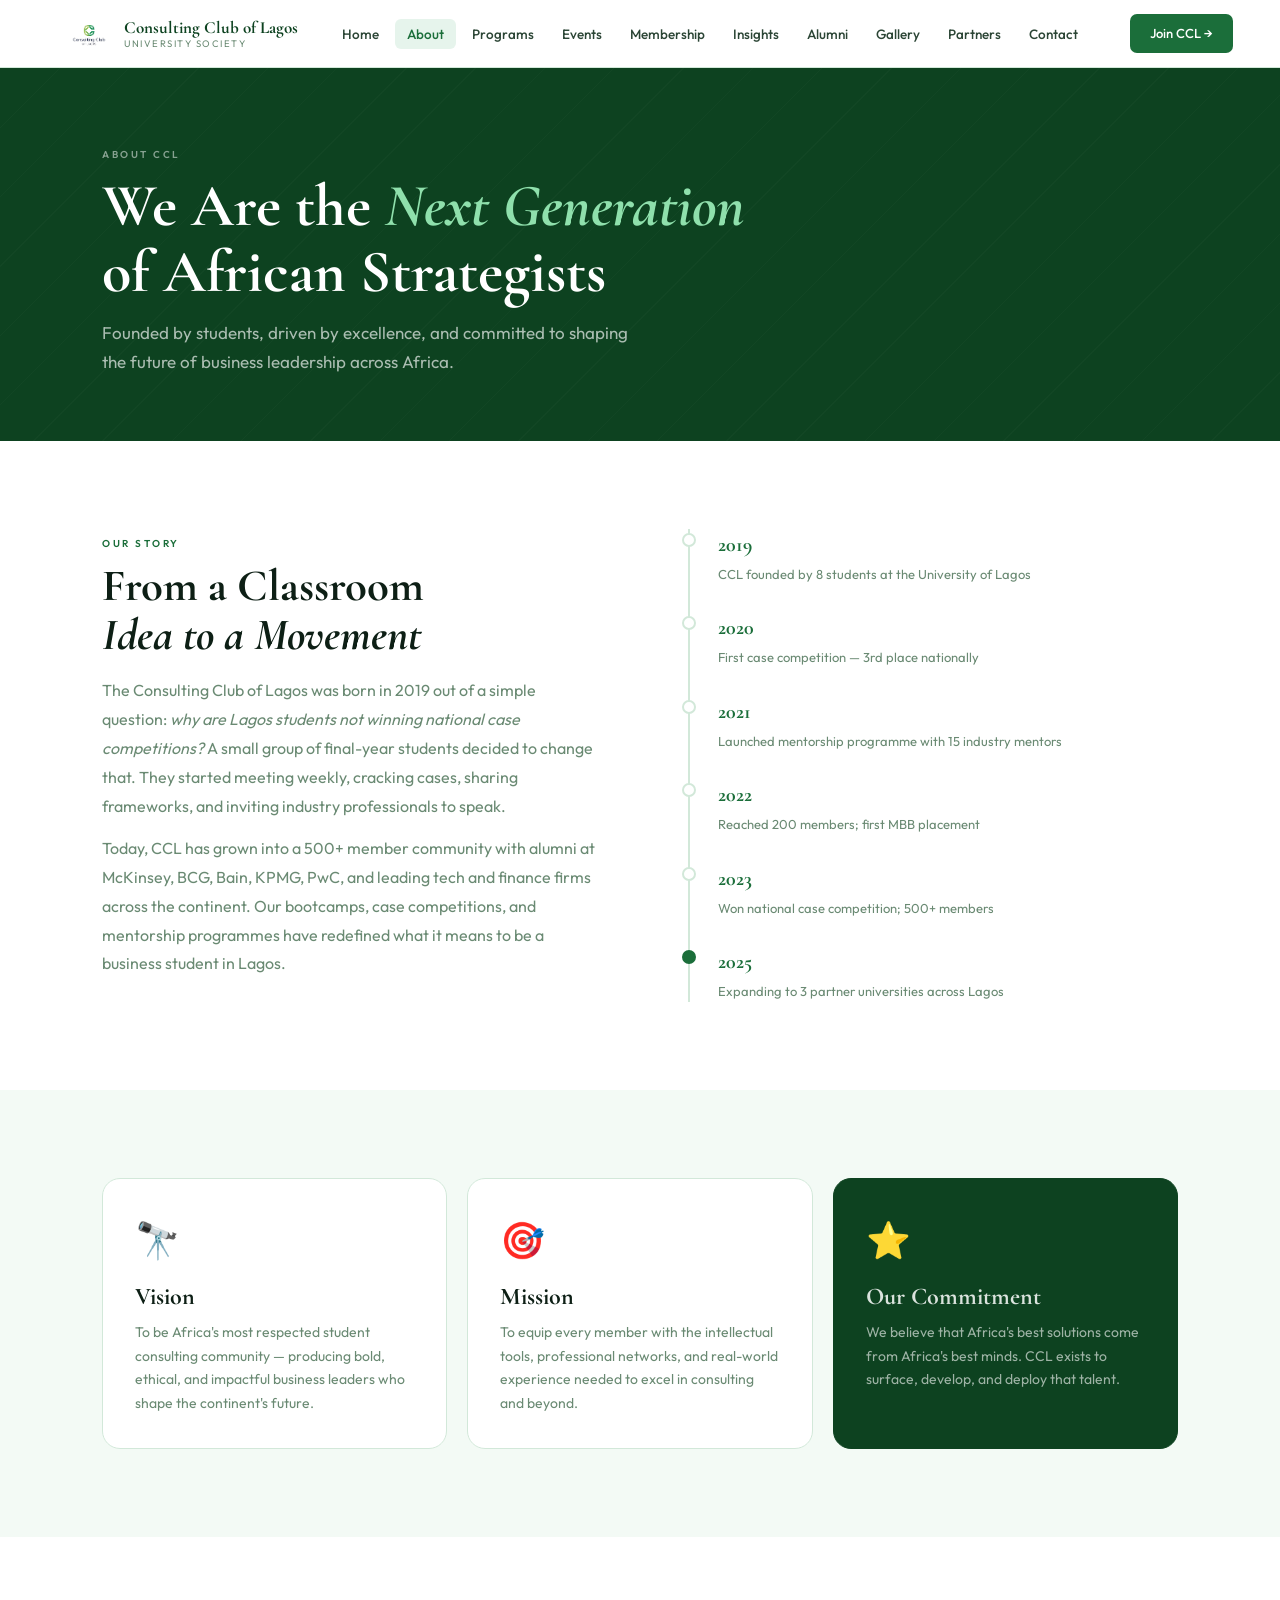
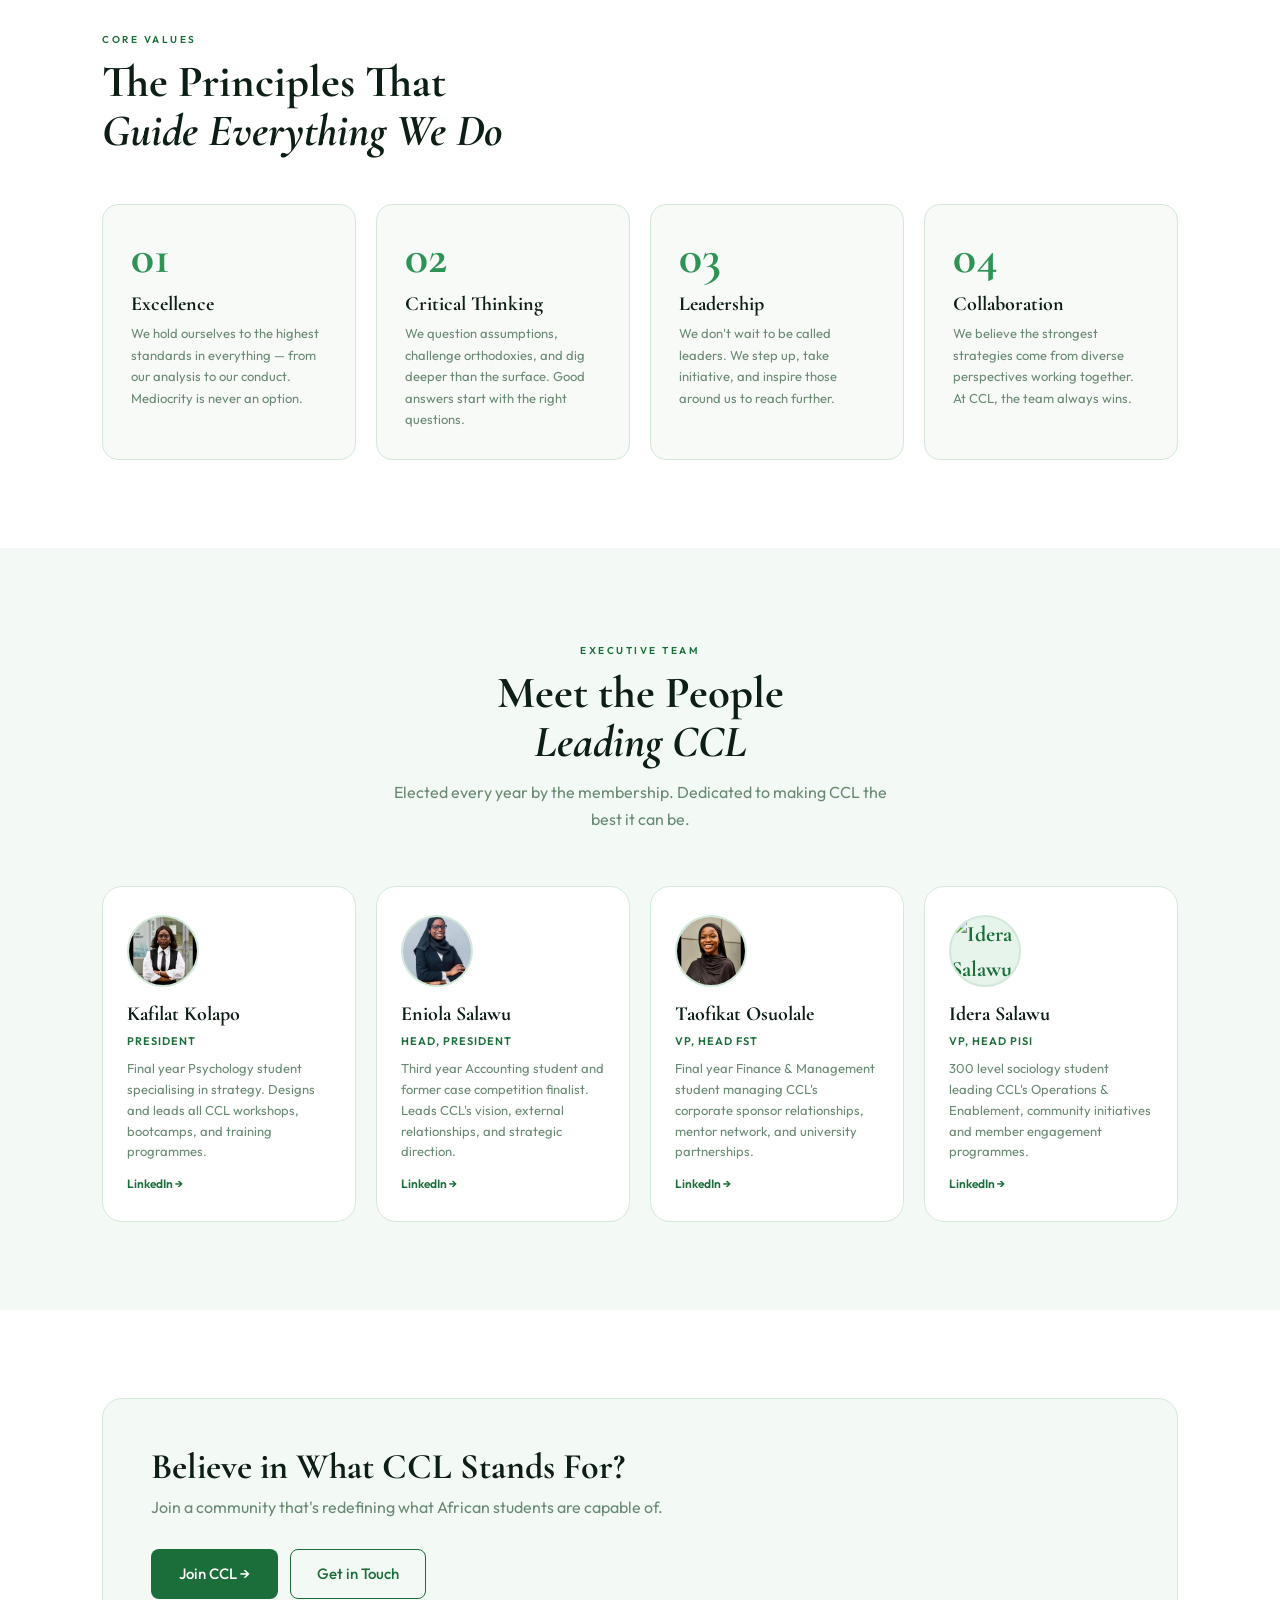
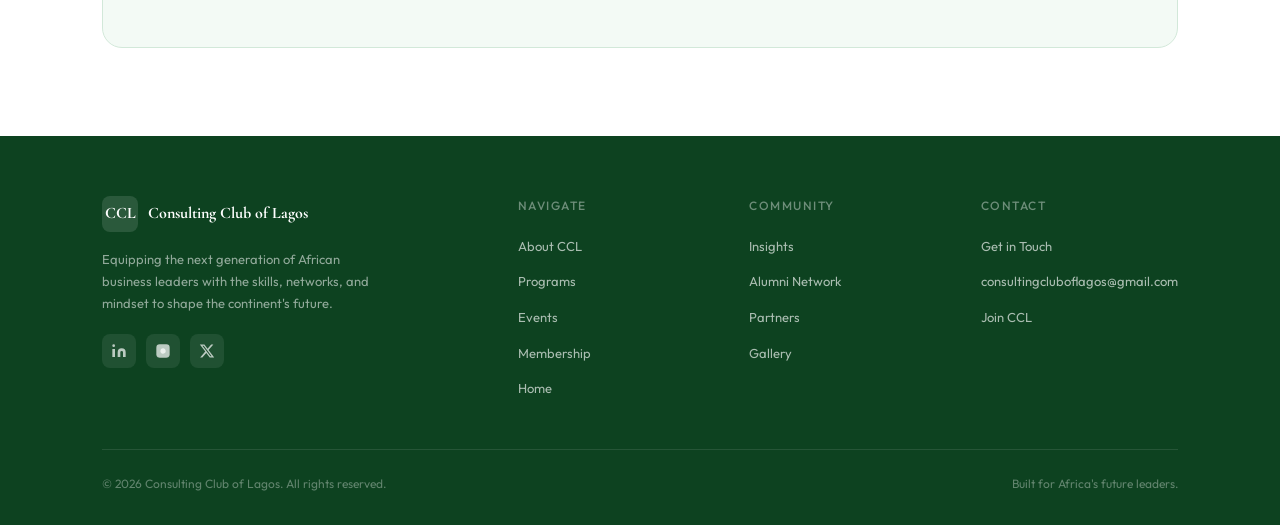
==== commit a4e1ff34: "updated about page" ====
--- a/about.html
+++ b/about.html
@@ -125,41 +125,52 @@
     <p class="section-sub">Elected every year by the membership. Dedicated to making CCL the best it can be.</p>
   </div>
   <div class="team-grid">
+
     <div class="team-card anim" data-delay="0">
       <div class="team-photo">
-        <div class="team-initials">AO</div>
+        <div class="team-initials">
+          <img src="ICEYY.jpg" alt="Kafilat Kolapo">
+        </div>
       </div>
-      <h3>Adaeze Okonkwo</h3>
+      <h3>Kafilat Kolapo</h3>
       <div class="team-role">President</div>
-      <p>Final year Economics student. Former case competition finalist. Passionate about strategic consulting in emerging markets.</p>
-      <a href="#" class="team-linkedin">LinkedIn →</a>
+      <p>Final year Psychology student specialising in strategy. Designs and leads all CCL workshops, bootcamps, and training programmes.</p>
+      <a href="https://www.linkedin.com/in/kafilat-k/" target="_blank"  class="team-linkedin">LinkedIn →</a>
     </div>
+
     <div class="team-card anim" data-delay="0.07">
       <div class="team-photo">
-        <div class="team-initials">BF</div>
+        <div class="team-initials">
+          <img src="IMG_0569 - salawu Eniola.jpeg" alt="Eniola Salawu">
+        </div>
       </div>
-      <h3>Babajide Fadeyi</h3>
-      <div class="team-role">Vice President, Programs</div>
-      <p>Business Administration student specialising in strategy. Leads all workshops, bootcamps, and training initiatives.</p>
-      <a href="#" class="team-linkedin">LinkedIn →</a>
+      <h3>Eniola Salawu</h3>
+      <div class="team-role">Head, President</div>
+      <p>Third year Accounting student and former case competition finalist. Leads CCL's vision, external relationships, and strategic direction.</p>
+      <a href="https://www.linkedin.com/in/salawu-eniola/" target="_blank" class="team-linkedin">LinkedIn →</a>
     </div>
+
     <div class="team-card anim" data-delay="0.14">
       <div class="team-photo">
-        <div class="team-initials">ZK</div>
+        <div class="team-initials">
+          <img src="TAOFIKAT.jpg" alt="taofikat Osuolale">
+        </div>
       </div>
-      <h3>Zainab Karimi</h3>
-      <div class="team-role">VP, Partnerships</div>
-      <p>Finance & Management student. Leads relationships with corporate sponsors, mentors, and university partnerships.</p>
-      <a href="#" class="team-linkedin">LinkedIn →</a>
+      <h3>Taofikat Osuolale</h3>
+      <div class="team-role">VP, Head FST</div>
+      <p>Final year Finance & Management student managing CCL's corporate sponsor relationships, mentor network, and university partnerships.</p>
+      <a href="https://www.linkedin.com/in/taofikat-osuolale-052b1229a/" target="_blank" class="team-linkedin">LinkedIn →</a>
     </div>
     <div class="team-card anim" data-delay="0.21">
       <div class="team-photo">
-        <div class="team-initials">EM</div>
+       <div class="team-initials">
+          <img src="IDERA.jpg" alt="Idera Salawu">
+        </div>
       </div>
-      <h3>Emeka Mbadiwe</h3>
-      <div class="team-role">VP, Membership & Community</div>
-      <p>Computer Science & Business student. Manages member experience, onboarding, and community engagement.</p>
-      <a href="#" class="team-linkedin">LinkedIn →</a>
+      <h3>Idera Salawu</h3>
+      <div class="team-role">VP, Head PISI</div>
+      <p>300 level sociology student leading CCL's Operations & Enablement, community initiatives and member engagement programmes.</p>
+       <a href="https://www.linkedin.com/in/salawu-idera " target="_blank" class="team-linkedin">LinkedIn →</a>
     </div>
   </div>
 </section>
--- a/inner.css
+++ b/inner.css
@@ -59,7 +59,7 @@
 .val-num {
   font-family: 'Cormorant Garamond', serif;
   font-size: 48px; font-weight: 700;
-  color: var(--green-light); line-height: 1; margin-bottom: 12px;
+  color: var(--green-mid); line-height: 1; margin-bottom: 12px;
 }
 .val-card h3 { font-family: 'Cormorant Garamond', serif; font-size: 20px; font-weight: 700; color: var(--ink); margin-bottom: 8px; }
 .val-card p  { font-size: 13px; color: var(--ink-muted); line-height: 1.65; }
@@ -81,7 +81,23 @@
   display: flex; align-items: center; justify-content: center;
   margin-bottom: 8px;
 }
-.team-initials { font-family: 'Cormorant Garamond', serif; font-size: 22px; font-weight: 700; color: var(--green); }
+.team-initials {
+  font-family: 'Cormorant Garamond', serif;
+  font-size: 22px;
+  font-weight: 700;
+  color: var(--green);
+  width: 100%;
+  height: 100%;
+  display: flex;
+  align-items: center;
+  justify-content: center;
+}
+.team-initials img {
+  border-radius: 50%;
+  width: 100%;
+  height: 100%;
+  object-fit: cover;
+}
 
 .team-card h3 { font-family: 'Cormorant Garamond', serif; font-size: 20px; font-weight: 700; color: var(--ink); }
 .team-role { font-size: 11px; letter-spacing: 1px; text-transform: uppercase; color: var(--green); font-weight: 600; }
@@ -407,4 +423,5 @@
   .join-cta          { padding: 28px; }
   .contact-info-panel{ padding: 28px 20px; }
   .contact-form-panel{ padding: 28px 20px; }
-}
+  .val-num {color: var(--green-mid);}
+}
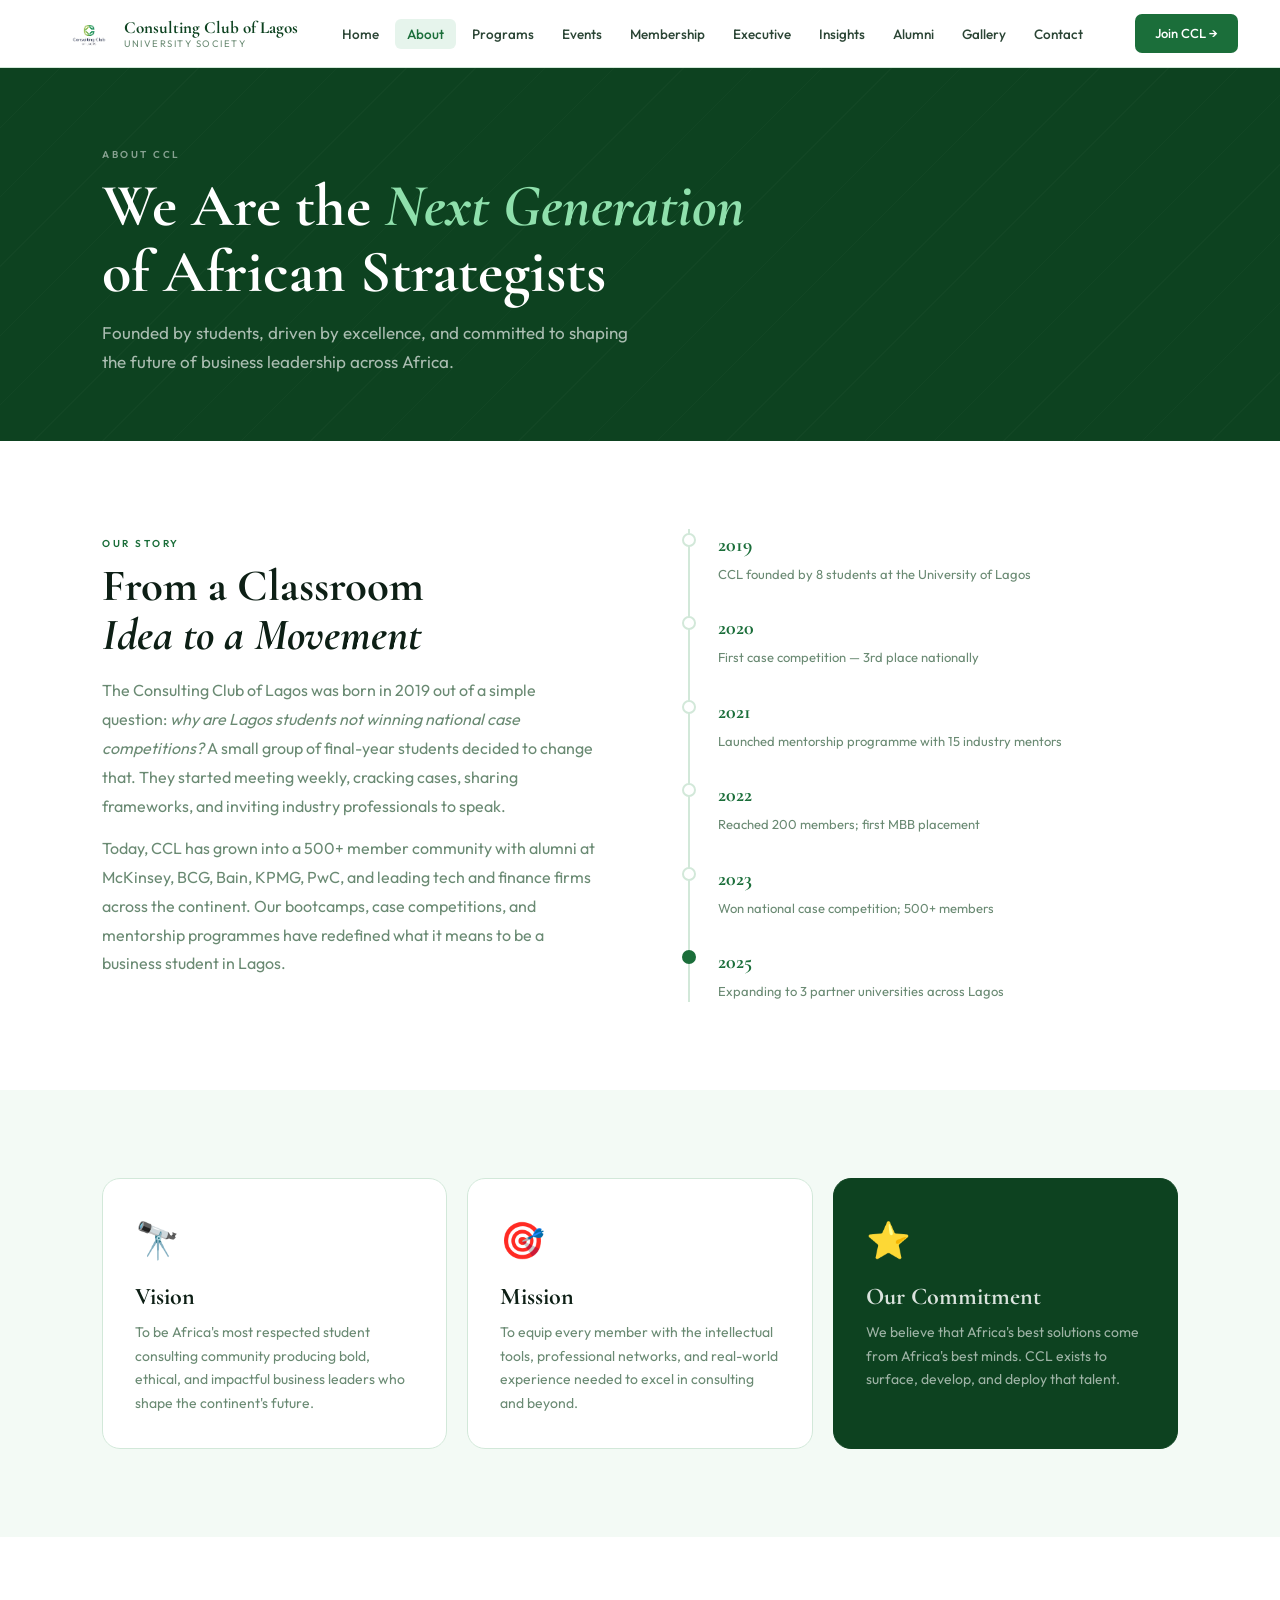
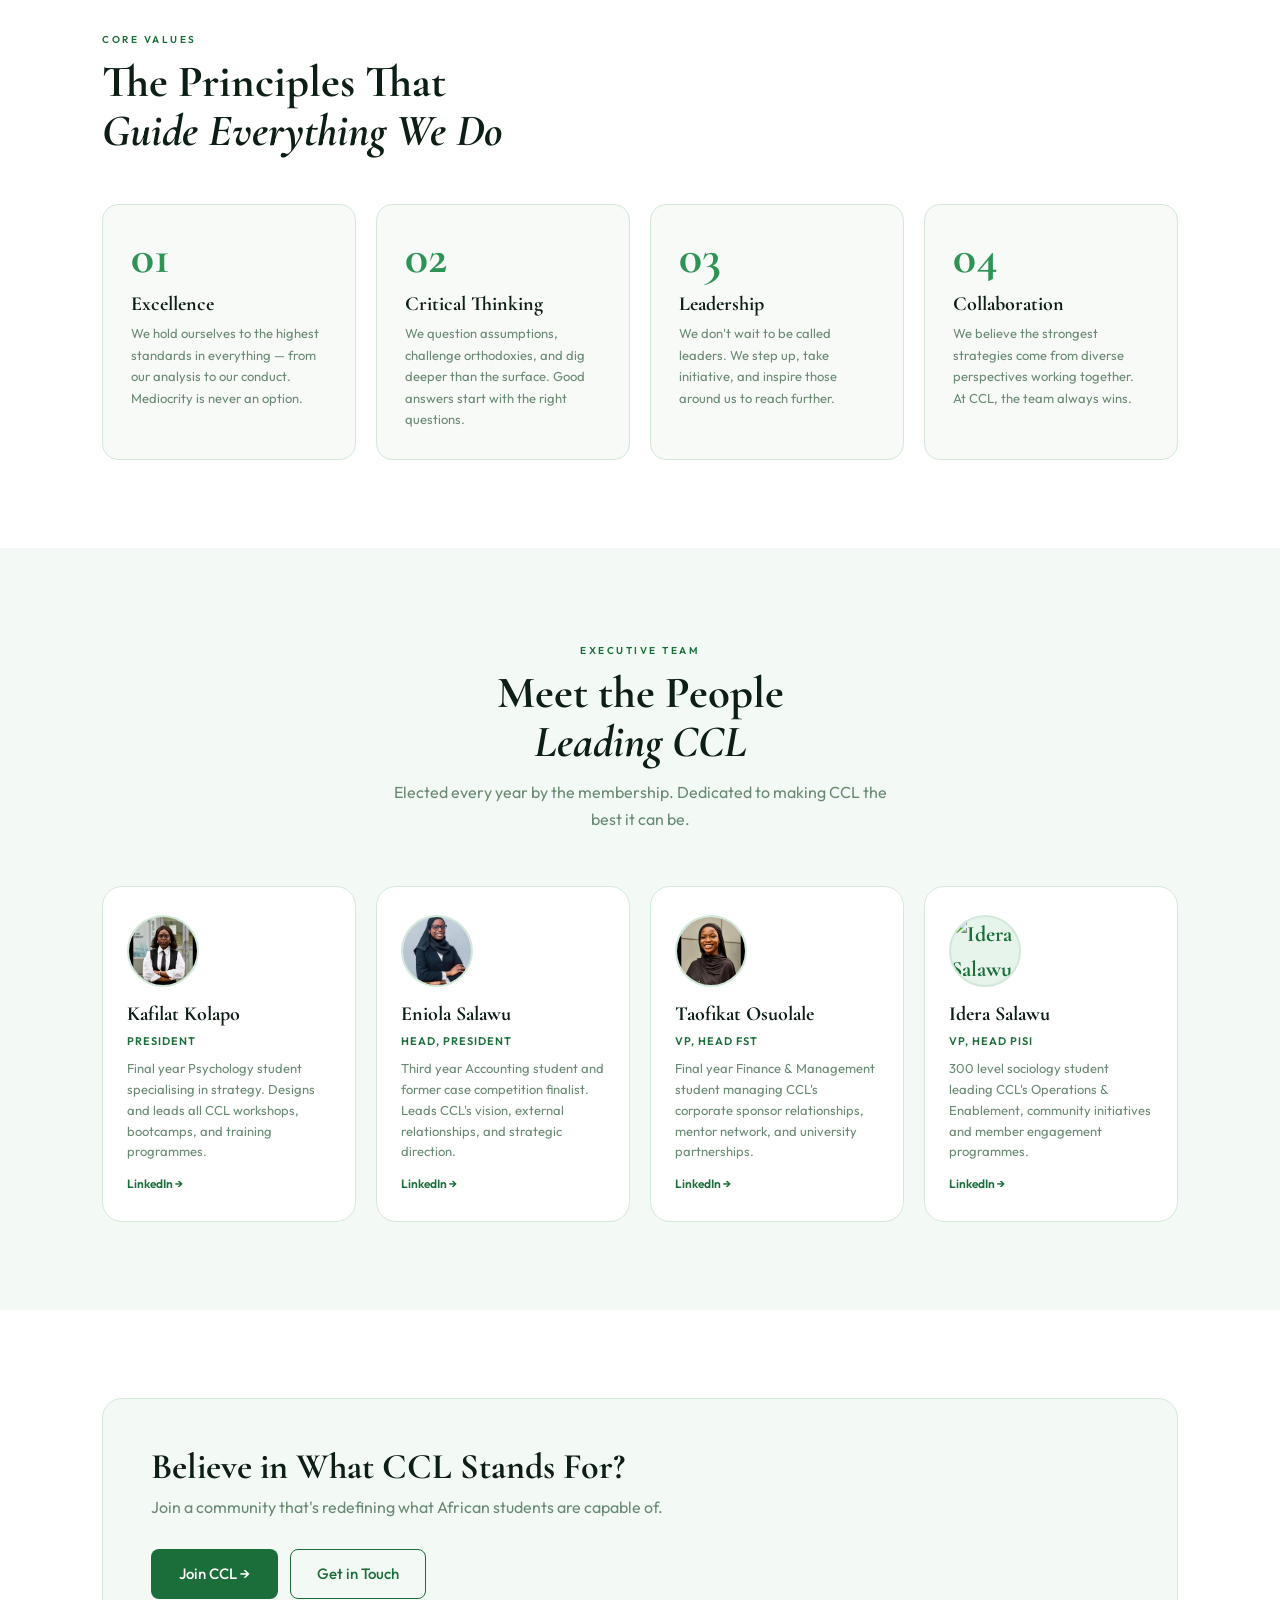
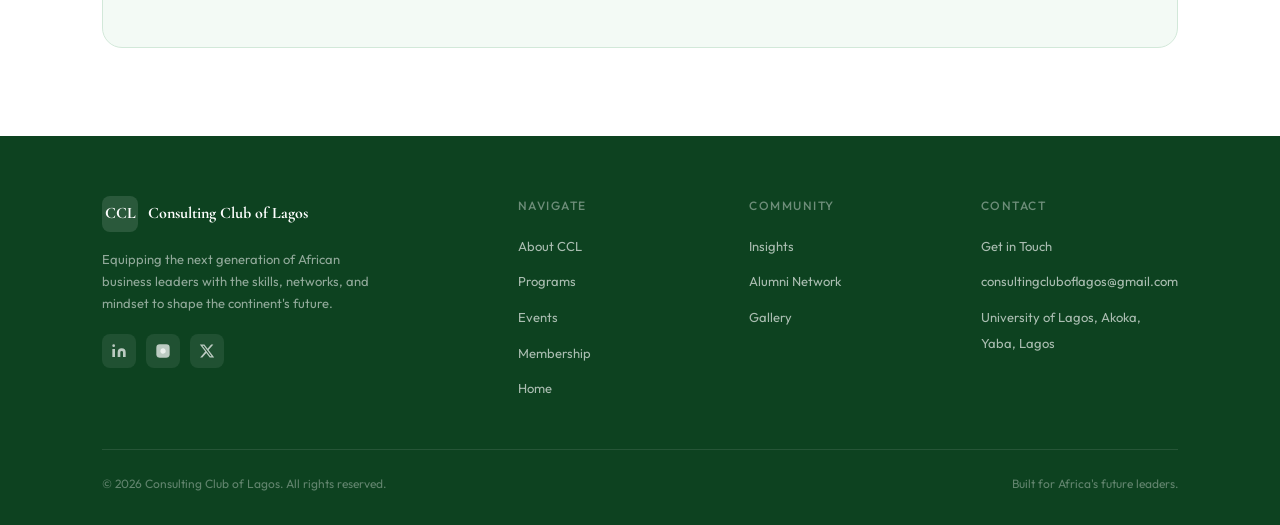
==== commit 91d8bbd4: "New changes" ====
--- a/about.html
+++ b/about.html
@@ -72,7 +72,7 @@
     <div class="vm-card anim" data-delay="0">
       <div class="vm-icon">🔭</div>
       <h3>Vision</h3>
-      <p>To be Africa's most respected student consulting community — producing bold, ethical, and impactful business leaders who shape the continent's future.</p>
+      <p>To be Africa's most respected student consulting community producing bold, ethical, and impactful business leaders who shape the continent's future.</p>
     </div>
     <div class="vm-card anim" data-delay="0.08">
       <div class="vm-icon">🎯</div>
